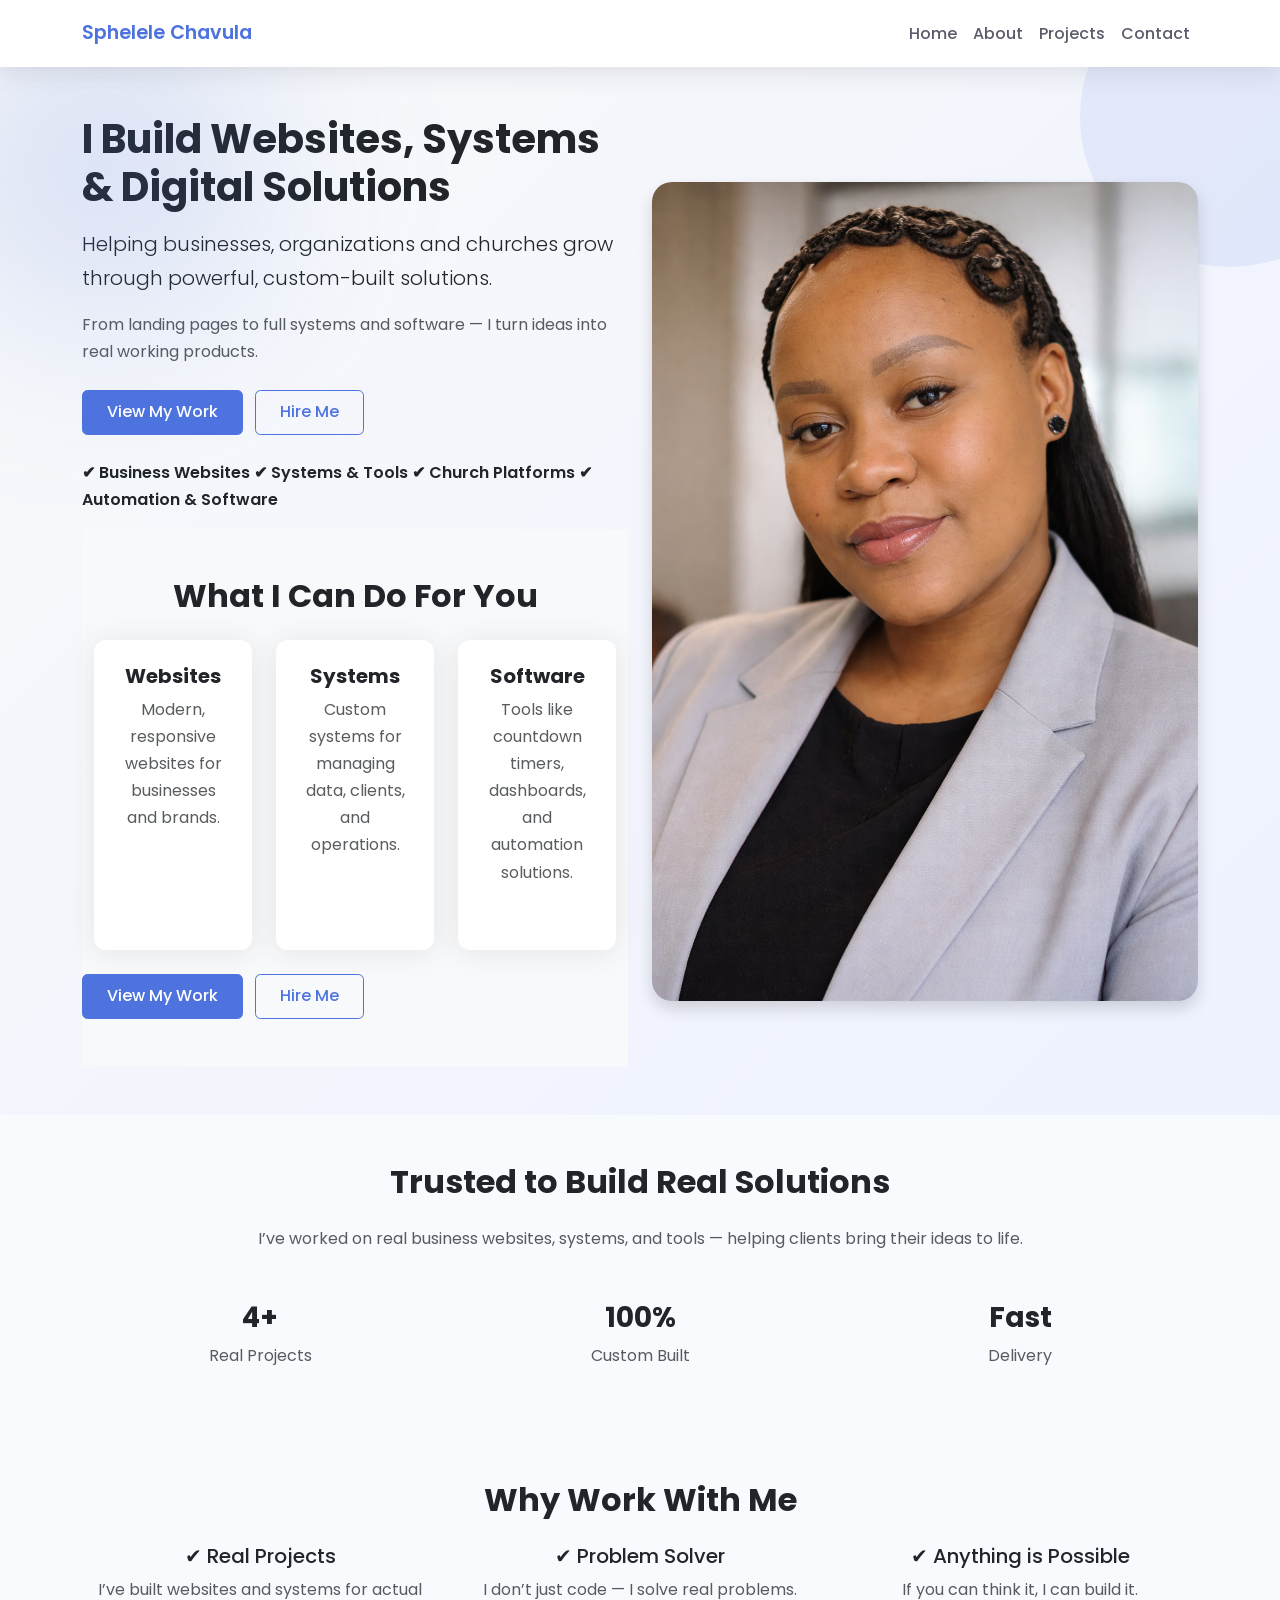
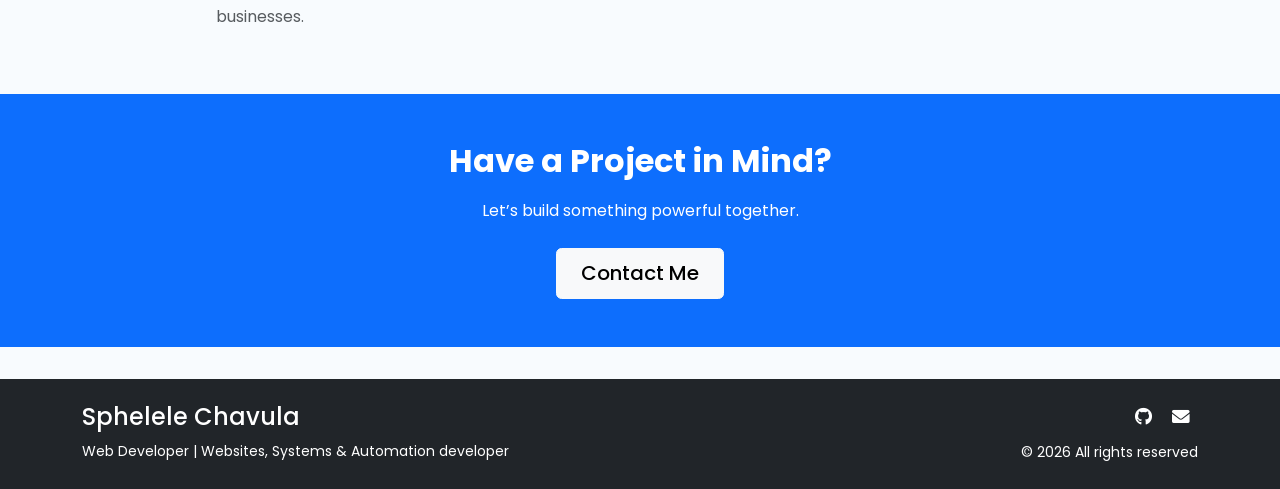
==== index.html @ 946b2055 "Update index.html" ====
<!DOCTYPE html>
<html lang="en">
<head>
    <meta charset="UTF-8">
    <meta name="viewport" content="width=device-width, initial-scale=1.0">
    <title>Sphelele Chavula | Web Developer | Websites, Systems & Automation Developer</title>
    <link href="https://cdn.jsdelivr.net/npm/bootstrap@5.3.0/dist/css/bootstrap.min.css" rel="stylesheet">
    <link href="https://fonts.googleapis.com/css2?family=Poppins:wght@400;500;600;700&display=swap" rel="stylesheet">
    <link rel="stylesheet" href="src/style.css">
    <link rel="stylesheet" href="https://cdnjs.cloudflare.com/ajax/libs/font-awesome/6.0.0/css/all.min.css">
</head>
<body>
    <!-- Navigation -->
    <nav class="navbar navbar-expand-lg navbar-light sticky-top">
        <div class="container">
            <a class="navbar-brand" href="index.html">Sphelele Chavula</a>
            <button class="navbar-toggler" type="button" data-bs-toggle="collapse" data-bs-target="#navbarNav">
                <span class="navbar-toggler-icon"></span>
            </button>
            <div class="collapse navbar-collapse" id="navbarNav">
                <ul class="navbar-nav ms-auto">
                    <li class="nav-item">
                        <a class="nav-link" href="index.html">Home</a>
                    </li>
                    <li class="nav-item">
                        <a class="nav-link" href="about.html">About</a>
                    </li>
                    <li class="nav-item">
                        <a class="nav-link" href="projects.html">Projects</a>
                    </li>
                    <li class="nav-item">
                        <a class="nav-link" href="contact.html">Contact</a>
                    </li>
                </ul>
            </div>
        </div>
    </nav>

    <!-- Hero Section -->
   <section class="hero-section py-5">
  <div class="container">
    <div class="row align-items-center">

      <!-- TEXT -->
      <div class="col-lg-6">
        <h1 class="fw-bold mb-3">
          I Build Websites, Systems & Digital Solutions
        </h1>

        <p class="lead">
          Helping businesses, organizations and churches grow through powerful, custom-built solutions.
        </p>

        <p class="text-muted">
          From landing pages to full systems and software — I turn ideas into real working products.
        </p>

        <div class="mt-4">
          <a href="projects.html" class="btn btn-primary me-2">View My Work</a>
          <a href="contact.html" class="btn btn-outline-primary">Hire Me</a>
        </div>

        <div class="mt-4">
          <p class="fw-semibold">
            ✔ Business Websites  
            ✔ Systems & Tools  
            ✔ Church Platforms  
            ✔ Automation & Software  
          </p>
        </div>
        <section class="py-5 bg-light">
  <div class="container text-center">

    <h2 class="fw-bold mb-4">What I Can Do For You</h2>

    <div class="row g-4">

      <div class="col-md-4">
        <div class="card p-4 h-100">
          <h5 class="fw-bold">Websites</h5>
          <p class="text-muted">Modern, responsive websites for businesses and brands.</p>
        </div>
      </div>

      <div class="col-md-4">
        <div class="card p-4 h-100">
          <h5 class="fw-bold">Systems</h5>
          <p class="text-muted">Custom systems for managing data, clients, and operations.</p>
        </div>
      </div>

      <div class="col-md-4">
        <div class="card p-4 h-100">
          <h5 class="fw-bold">Software</h5>
          <p class="text-muted">Tools like countdown timers, dashboards, and automation solutions.</p>
        </div>
      </div>

    </div>

  </div>
  <div class="mt-4">
          <a href="projects.html" class="btn btn-primary me-2">View My Work</a>
          <a href="contact.html" class="btn btn-outline-primary">Hire Me</a>
        </div>
</section>
      </div>

      <!-- IMAGE -->
      <div class="col-lg-6 text-center fade-in">
        
        <img src="src/images/me.png" class="hero-img shadow">
      </div>

    </div>
  </div>
</section>
<section class="py-5 text-center">
  <div class="container">

    <h2 class="fw-bold mb-4">Trusted to Build Real Solutions</h2>

    <p class="text-muted mb-5">
      I’ve worked on real business websites, systems, and tools — helping clients bring their ideas to life.
    </p>

    <div class="row">

      <div class="col-md-4">
        <h3 class="fw-bold">4+</h3>
        <p class="text-muted">Real Projects</p>
      </div>

      <div class="col-md-4">
        <h3 class="fw-bold">100%</h3>
        <p class="text-muted">Custom Built</p>
      </div>

      <div class="col-md-4">
        <h3 class="fw-bold">Fast</h3>
        <p class="text-muted">Delivery</p>
      </div>

    </div>

  </div>
</section>
    <!-- What I Can Do Section -->
    

    <!-- Why Work With Me Section -->
    <section class="py-5">
  <div class="container text-center">

    <h2 class="fw-bold mb-4">Why Work With Me</h2>

    <div class="row g-4">

      <div class="col-md-4">
        <h5>✔ Real Projects</h5>
        <p class="text-muted">I’ve built websites and systems for actual businesses.</p>
      </div>

      <div class="col-md-4">
        <h5>✔ Problem Solver</h5>
        <p class="text-muted">I don’t just code — I solve real problems.</p>
      </div>

      <div class="col-md-4">
        <h5>✔ Anything is Possible</h5>
        <p class="text-muted">If you can think it, I can build it.</p>
      </div>

    </div>

  </div>
</section>

    <!-- Call to Action -->
   <section class="py-5 bg-primary text-white text-center">
  <div class="container">

    <h2 class="fw-bold mb-3">Have a Project in Mind?</h2>
    <p class="mb-4">Let’s build something powerful together.</p>

    <a href="contact.html" class="btn btn-light btn-lg">Contact Me</a>

  </div>
</section>

    <!-- Footer -->
   <footer class="footer">
        <div class="container">
            <div class="row align-items-center">
                <div class="col-md-6 text-center text-md-start mb-3 mb-md-0">
                    <h4>Sphelele Chavula</h4>
                    <p class="small mb-0">Web Developer | Websites, Systems & Automation developer</p>
                </div>
                <div class="col-md-6 text-center text-md-end">
                    <div class="social-links">
                        <a href="https://github.com/Spheh123" target="_blank"><i class="fab fa-github"></i></a>
                        <a href="mailto:sphelelechavula@gmail.com"><i class="fas fa-envelope"></i></a>
                    </div>
                    <p class="small mt-2 mb-0">&copy; <span id="year"></span> All rights reserved</p>
                </div>
            </div>
        </div>
    </footer>

    <script src="https://cdn.jsdelivr.net/npm/bootstrap@5.3.0/dist/js/bootstrap.bundle.min.js"></script>
    <script>
        // Simple JS to show current year
        document.querySelector('#year').textContent = new Date().getFullYear();
    </script>
</body>
</html>
---- src/style.css ----
:root {
    --primary-color: #4e73df;
    --secondary-color: #2e59d9;
    --dark-color: #212529;
    --light-color: #f8f9fa;
    --accent-color: #f8f9fa;
}

body {
    font-family: 'Poppins', sans-serif;
    line-height: 1.7;
    color: var(--dark-color);
    background-color: #f8fbfe;
}

/* Navigation */
.navbar {
    box-shadow: 0 0.15rem 1.75rem 0 rgba(58, 59, 69, 0.15);
    background-color: white !important;
    padding: 0.75rem 1rem;
}

.navbar-brand {
    font-weight: 600;
    color: var(--primary-color) !important;
    font-size: 1.2rem;
}

.nav-link {
    font-weight: 500;
    padding: 0.5rem 1rem;
    color: #5a5c69 !important;
}

.nav-link:hover, .nav-link.active {
    color: var(--primary-color) !important;
}

.nav-link.active {
    font-weight: 600;
}

/* Hero Section */
.hero-section {
    background: linear-gradient(135deg, #f8f9fa 0%, #e9ecef 100%);
    min-height: 80vh;
    display: flex;
    align-items: center;
    position: relative;
    overflow: hidden;
}

.hero-section::before {
    content: '';
    position: absolute;
    width: 300px;
    height: 300px;
    border-radius: 50%;
    background-color: rgba(78, 115, 223, 0.1);
    right: -100px;
    top: -100px;
}

.hero-section::after {
    content: '';
    position: absolute;
    width: 200px;
    height: 200px;
    border-radius: 50%;
    background-color: rgba(78, 115, 223, 0.1);
    left: -50px;
    bottom: -50px;
}

.hero-content {
    position: relative;
    z-index: 1;
}

/* Cards */
.card {
    transition: all 0.3s ease;
    border: none;
    border-radius: 0.35rem;
    box-shadow: 0 0.15rem 1.75rem 0 rgba(58, 59, 69, 0.1);
    margin-bottom: 1.5rem;
    overflow: hidden;
}

.card:hover {
    transform: translateY(-10px);
    box-shadow: 0 0.5rem 1.5rem 0 rgba(58, 59, 69, 0.2);
}

.card-img-top {
    height: 180px;
    object-fit: cover;
}

/* Skills */
.skill-badge {
    font-size: 0.85rem;
    font-weight: 500;
    padding: 0.5em 0.8em;
    margin: 0.2rem;
    border-radius: 50rem;
}

/* Progress bars */
.progress {
    height: 1rem;
    border-radius: 0.35rem;
    background-color: #eaecf4;
}

.progress-bar {
    background-color: var(--primary-color);
    font-size: 0.65rem;
    font-weight: 600;
}

/* Buttons */
.btn {
    font-weight: 500;
    padding: 0.6rem 1.5rem;
    border-radius: 0.35rem;
    transition: all 0.3s;
}

.btn-primary {
    background-color: var(--primary-color);
    border-color: var(--primary-color);
}

.btn-primary:hover {
    background-color: var(--secondary-color);
    border-color: var(--secondary-color);
}

.btn-outline-primary {
    color: var(--primary-color);
    border-color: var(--primary-color);
}

.btn-outline-primary:hover {
    background-color: var(--primary-color);
    color: white;
}

/* Contact Form */
.form-control {
    padding: 0.75rem 1rem;
    border: 1px solid #d1d3e2;
    border-radius: 0.35rem;
}

.form-control:focus {
    border-color: var(--primary-color);
    box-shadow: 0 0 0 0.2rem rgba(78, 115, 223, 0.25);
}


.social-links1 a {
    color: var(--primary-color);
    background-color: white;
    font-size: 1.25rem;
    margin: 0 0.5rem;
    transition: all 0.3s;
}
.social-links1 a:hover {
    color: white;
    background-color: royalblue;
}



/* Responsive adjustments */
@media (max-width: 768px) {
    .hero-section {
        padding: 80px 0;
        min-height: auto;
        text-align: center;
    }
    
    section {
        padding: 60px 0;
    }
    
    .display-4 {
        font-size: 2.5rem;
    }
}
/* Footer */
 .footer {
            background-color: #212529;
            color: white;
            padding: 1.5rem 0;
            margin-top: 2rem;
        }
        .social-links a {
            color: white;
            margin: 0 0.5rem;
            font-size: 1.1rem;
        }
        .card {
  border-radius: 12px;
  transition: all 0.3s ease;
}

.card:hover {
  transform: translateY(-8px);
  box-shadow: 0 10px 30px rgba(0,0,0,0.15);
}

.badge {
  font-size: 0.7rem;
  padding: 6px 10px;
}
.hero-img {
  width: 100%;
  height: 100%;
  object-fit: cover;
  border-radius: 20px;
}
.hero-section {
  position: relative;
  background: linear-gradient(135deg, #f8f9fa, #eef2ff);
  overflow: hidden;
}

.hero-section::after {
  content: "";
  position: absolute;
  width: 300px;
  height: 300px;
  background: rgba(78, 115, 223, 0.2);
  border-radius: 50%;
  right: -100px;
  top: -50px;
  filter: blur(100px);
}
.fade-in {
  opacity: 0;
  transform: translateY(20px);
  animation: fadeIn 1s ease forwards;
}

@keyframes fadeIn {
  to {
    opacity: 1;
    transform: translateY(0);
  }
}
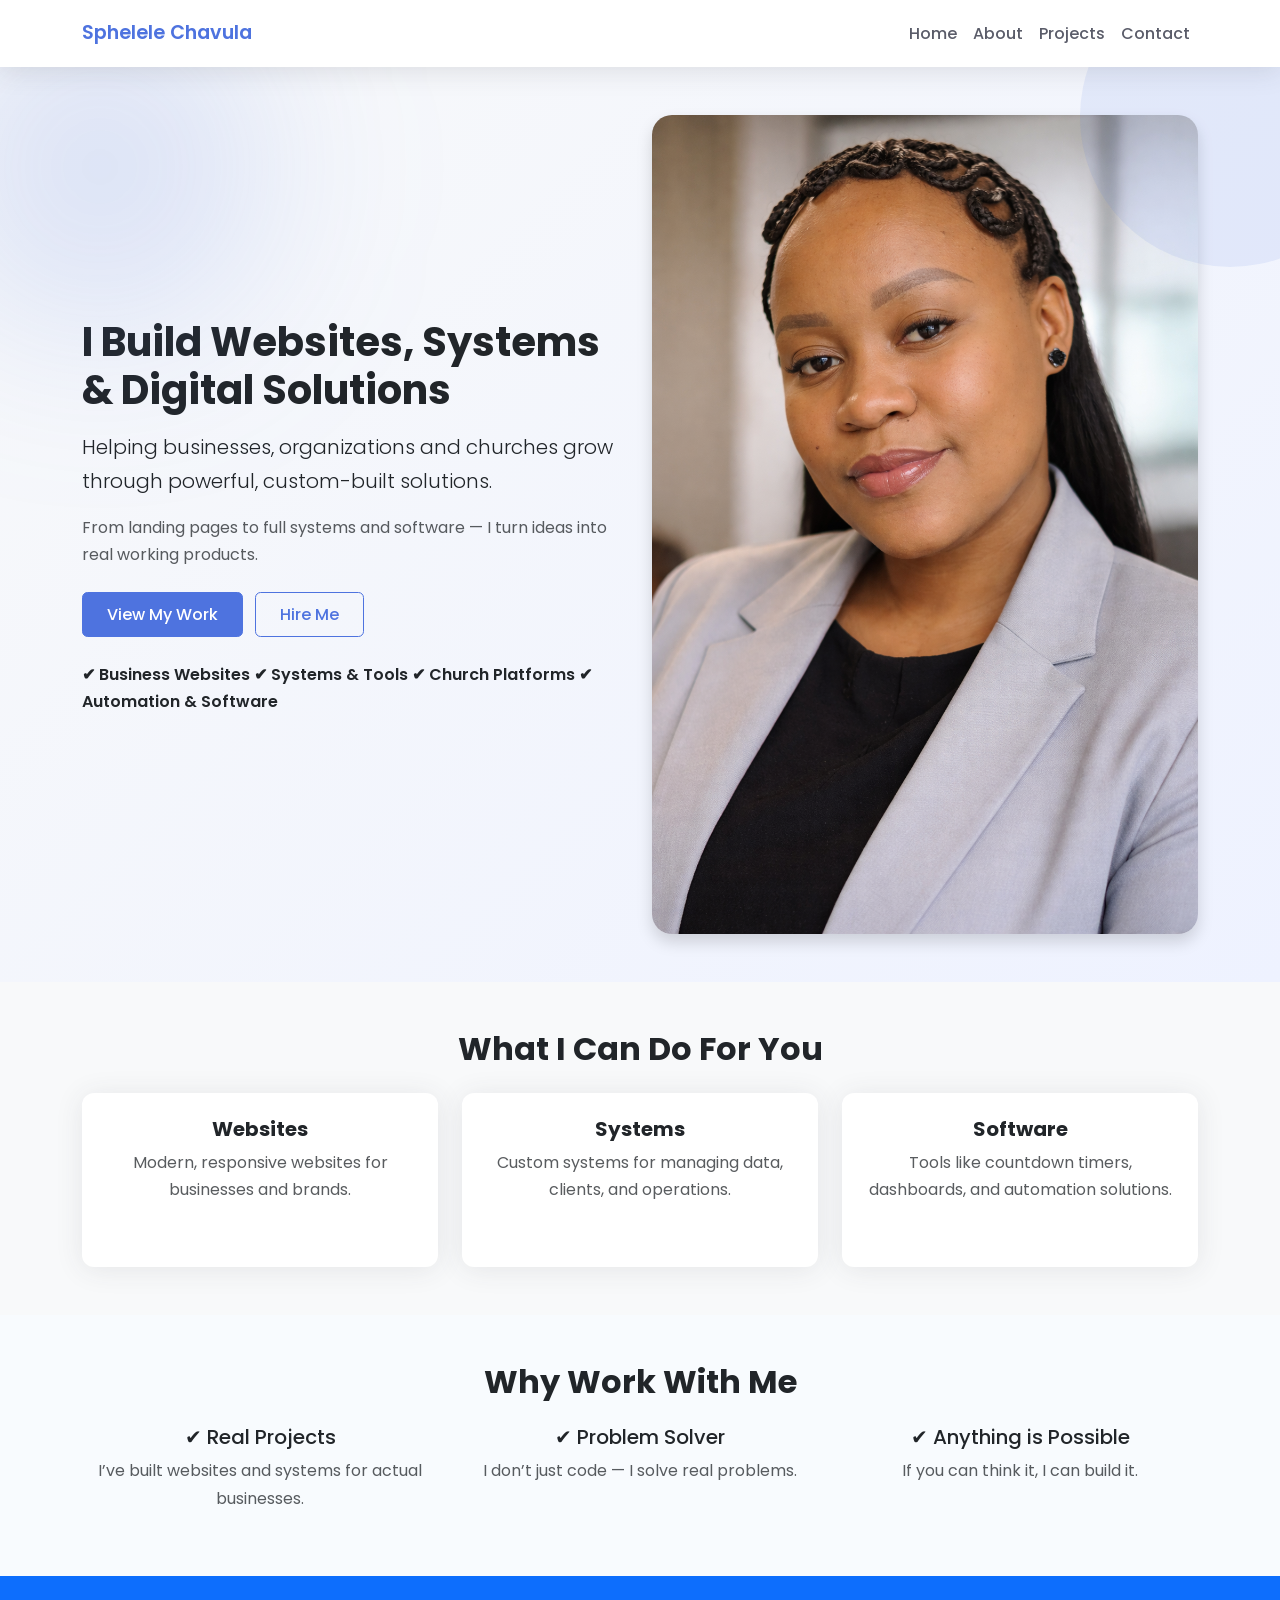
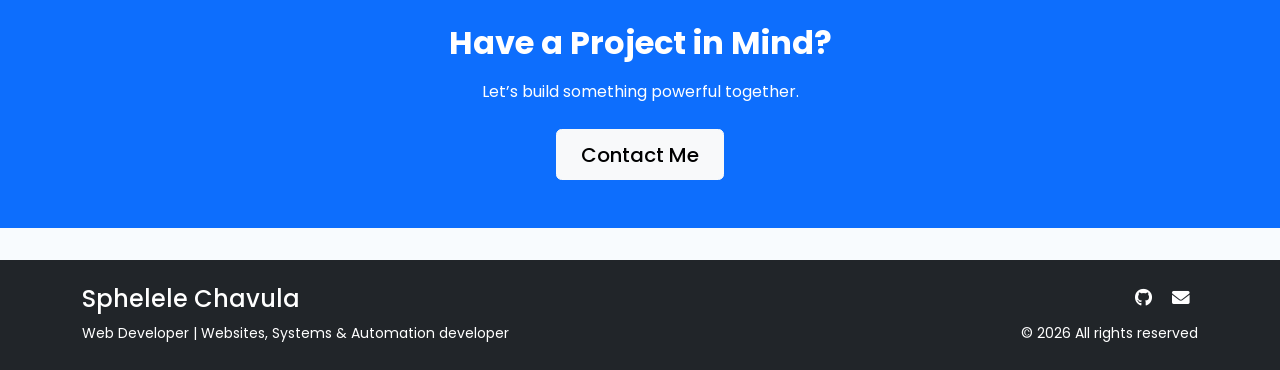
==== commit e46553a4: "Update index.html" ====
--- a/index.html
+++ b/index.html
@@ -68,7 +68,18 @@
             ✔ Automation & Software  
           </p>
         </div>
-        <section class="py-5 bg-light">
+      </div>
+
+      <!-- IMAGE -->
+      <div class="col-lg-6 text-center">
+        <img src="src/images/me.png" class="hero-img shadow">
+      </div>
+
+    </div>
+  </div>
+</section>
+    <!-- What I Can Do Section -->
+    <section class="py-5 bg-light">
   <div class="container text-center">
 
     <h2 class="fw-bold mb-4">What I Can Do For You</h2>
@@ -99,54 +110,7 @@
     </div>
 
   </div>
-  <div class="mt-4">
-          <a href="projects.html" class="btn btn-primary me-2">View My Work</a>
-          <a href="contact.html" class="btn btn-outline-primary">Hire Me</a>
-        </div>
 </section>
-      </div>
-
-      <!-- IMAGE -->
-      <div class="col-lg-6 text-center fade-in">
-        
-        <img src="src/images/me.png" class="hero-img shadow">
-      </div>
-
-    </div>
-  </div>
-</section>
-<section class="py-5 text-center">
-  <div class="container">
-
-    <h2 class="fw-bold mb-4">Trusted to Build Real Solutions</h2>
-
-    <p class="text-muted mb-5">
-      I’ve worked on real business websites, systems, and tools — helping clients bring their ideas to life.
-    </p>
-
-    <div class="row">
-
-      <div class="col-md-4">
-        <h3 class="fw-bold">4+</h3>
-        <p class="text-muted">Real Projects</p>
-      </div>
-
-      <div class="col-md-4">
-        <h3 class="fw-bold">100%</h3>
-        <p class="text-muted">Custom Built</p>
-      </div>
-
-      <div class="col-md-4">
-        <h3 class="fw-bold">Fast</h3>
-        <p class="text-muted">Delivery</p>
-      </div>
-
-    </div>
-
-  </div>
-</section>
-    <!-- What I Can Do Section -->
-    
 
     <!-- Why Work With Me Section -->
     <section class="py-5">
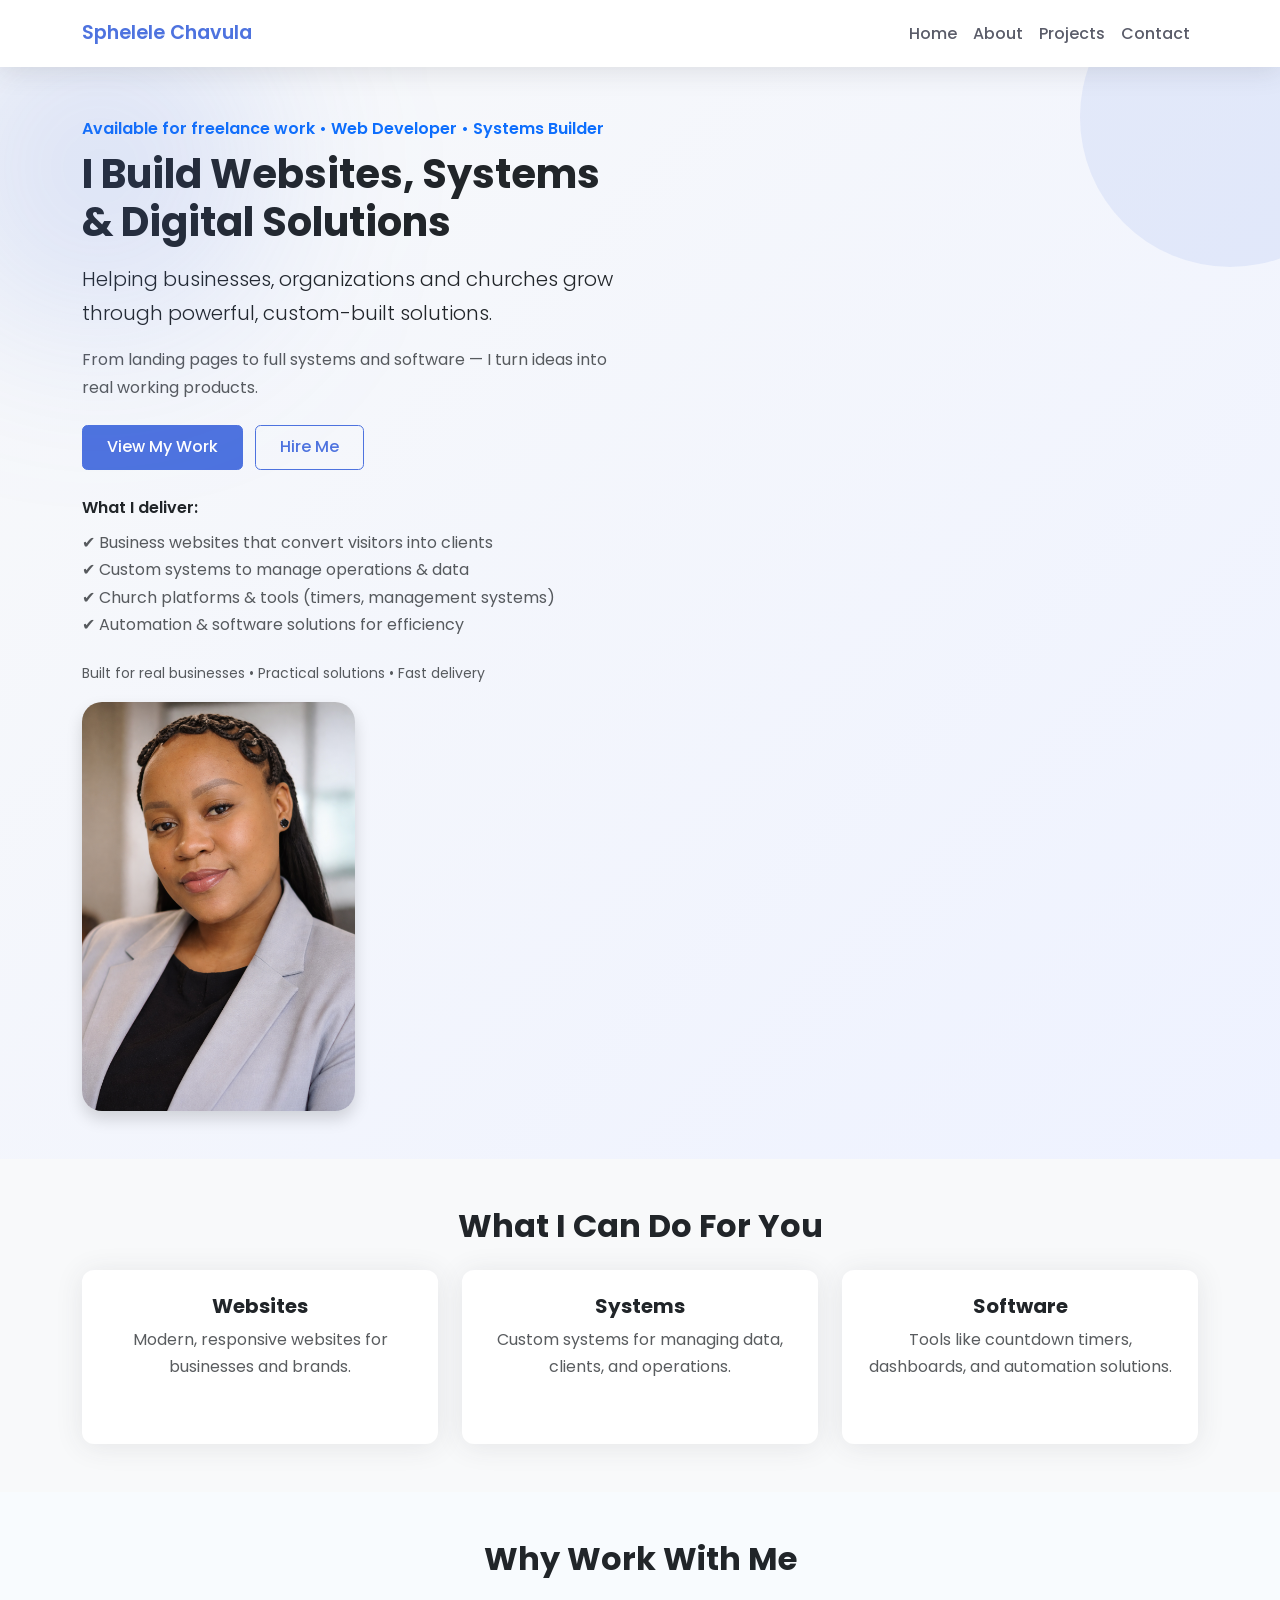
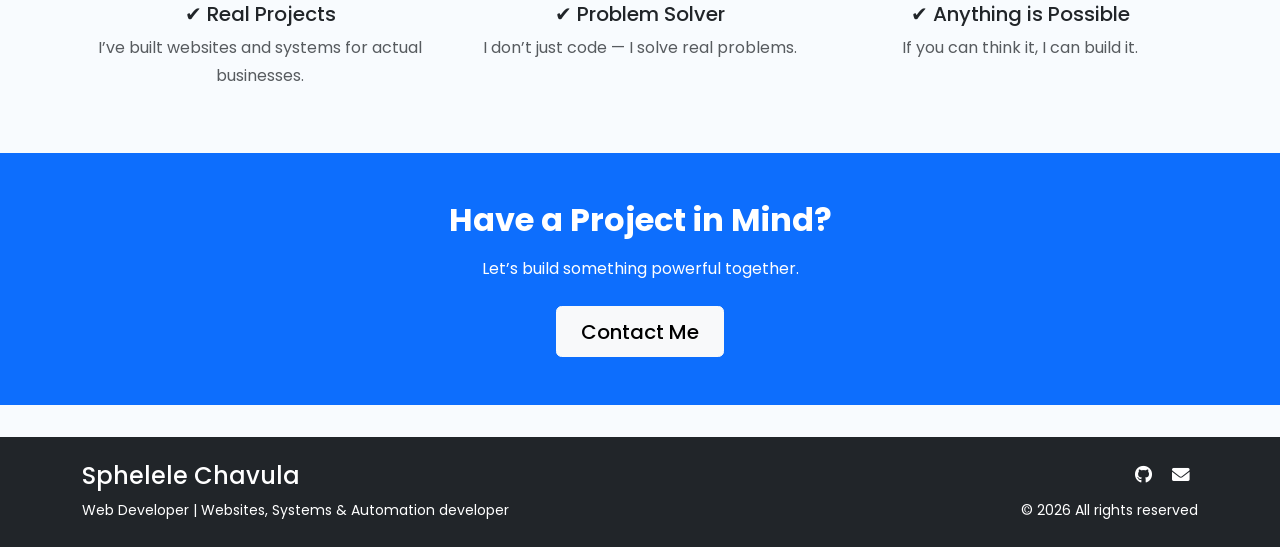
==== commit 076f534f: "Updated index.html" ====
--- a/index.html
+++ b/index.html
@@ -43,6 +43,9 @@
 
       <!-- TEXT -->
       <div class="col-lg-6">
+        <p class="text-primary fw-semibold mb-2">
+  Available for freelance work • Web Developer • Systems Builder
+</p>
         <h1 class="fw-bold mb-3">
           I Build Websites, Systems & Digital Solutions
         </h1>
@@ -61,14 +64,20 @@
         </div>
 
         <div class="mt-4">
-          <p class="fw-semibold">
-            ✔ Business Websites  
-            ✔ Systems & Tools  
-            ✔ Church Platforms  
-            ✔ Automation & Software  
-          </p>
-        </div>
-      </div>
+  <p class="fw-semibold mb-2">What I deliver:</p>
+
+  <ul class="list-unstyled text-muted">
+    <li>✔ Business websites that convert visitors into clients</li>
+    <li>✔ Custom systems to manage operations & data</li>
+    <li>✔ Church platforms & tools (timers, management systems)</li>
+    <li>✔ Automation & software solutions for efficiency</li>
+  </ul>
+</div>
+<div class="mt-4">
+  <p class="small text-muted">
+    Built for real businesses • Practical solutions • Fast delivery
+  </p>
+</div>
 
       <!-- IMAGE -->
       <div class="col-lg-6 text-center">
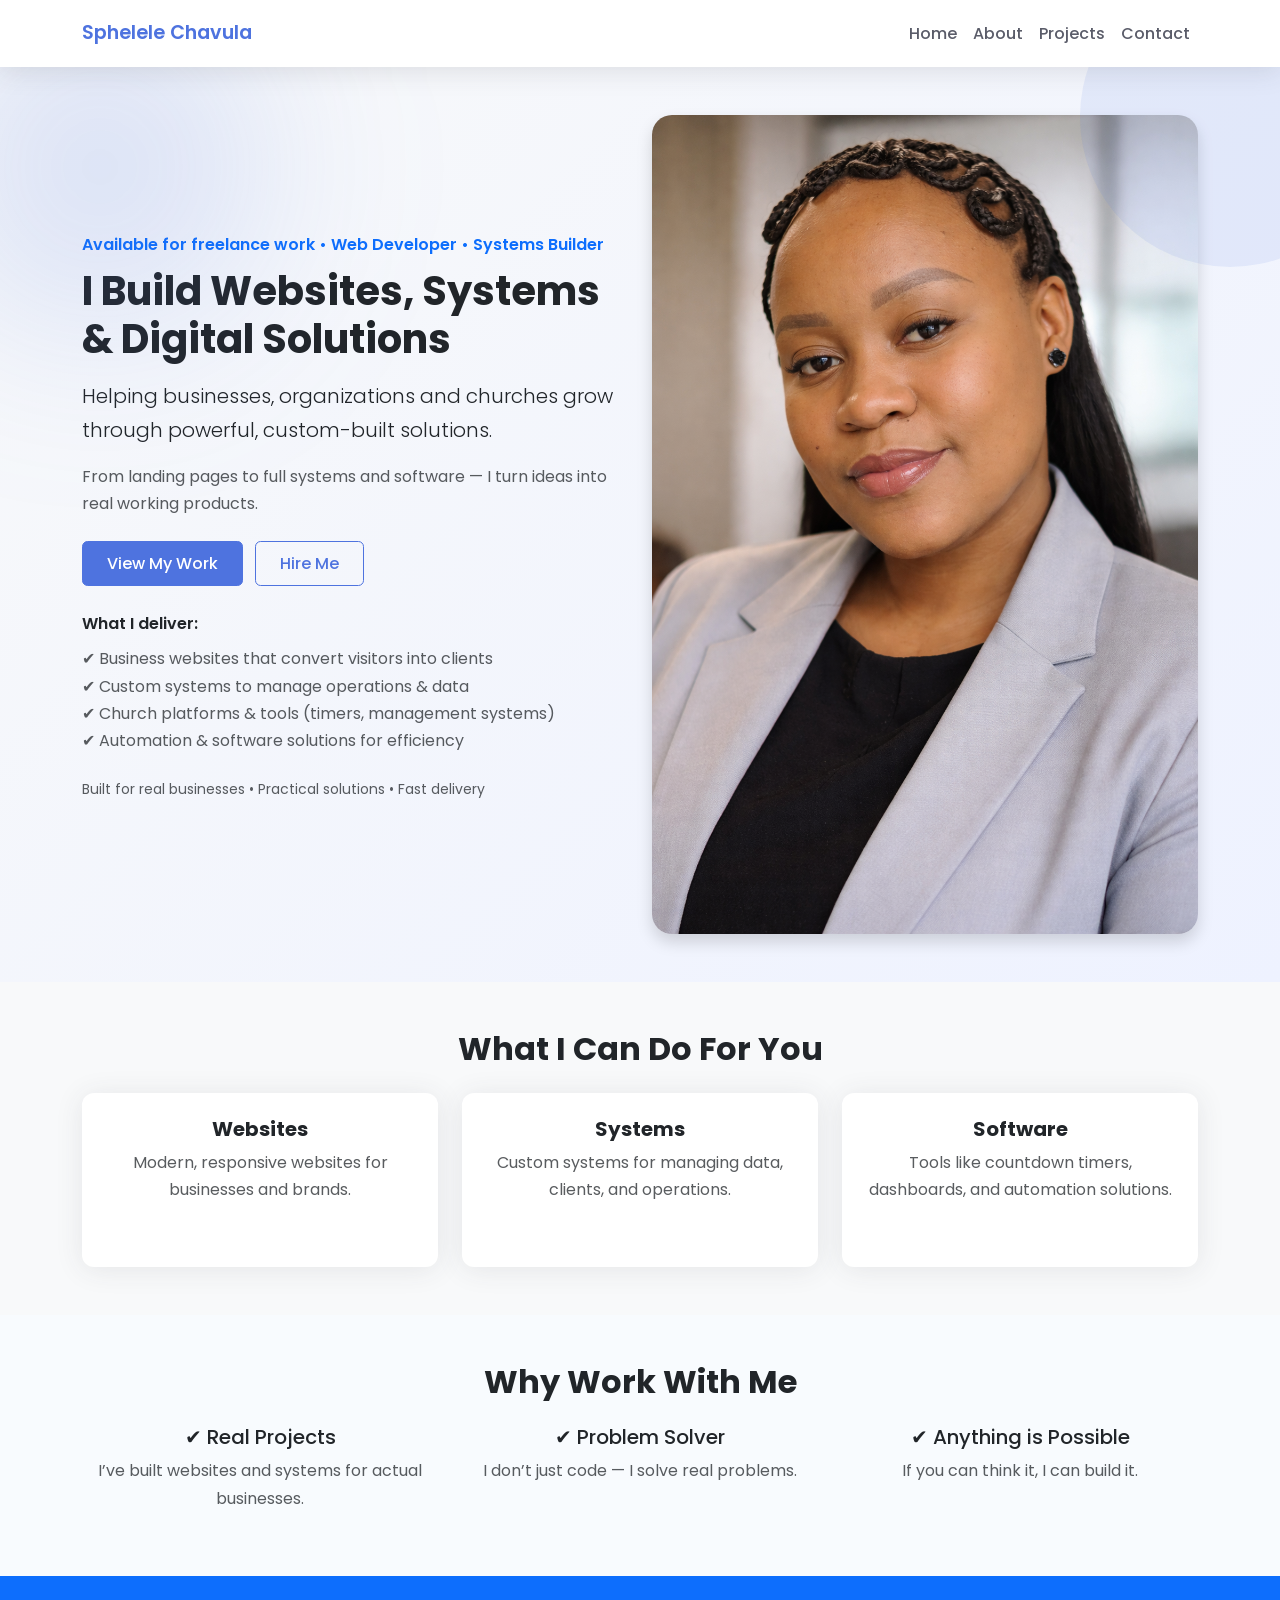
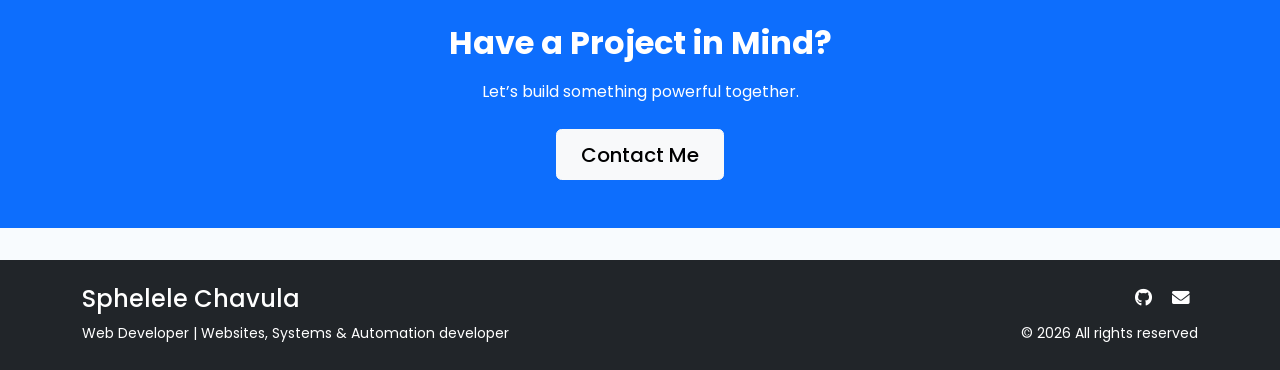
==== commit 6dabd46f: "Update hero section" ====
--- a/index.html
+++ b/index.html
@@ -41,11 +41,13 @@
   <div class="container">
     <div class="row align-items-center">
 
-      <!-- TEXT -->
+      <!-- LEFT SIDE -->
       <div class="col-lg-6">
+
         <p class="text-primary fw-semibold mb-2">
-  Available for freelance work • Web Developer • Systems Builder
-</p>
+          Available for freelance work • Web Developer • Systems Builder
+        </p>
+
         <h1 class="fw-bold mb-3">
           I Build Websites, Systems & Digital Solutions
         </h1>
@@ -64,22 +66,25 @@
         </div>
 
         <div class="mt-4">
-  <p class="fw-semibold mb-2">What I deliver:</p>
+          <p class="fw-semibold mb-2">What I deliver:</p>
 
-  <ul class="list-unstyled text-muted">
-    <li>✔ Business websites that convert visitors into clients</li>
-    <li>✔ Custom systems to manage operations & data</li>
-    <li>✔ Church platforms & tools (timers, management systems)</li>
-    <li>✔ Automation & software solutions for efficiency</li>
-  </ul>
-</div>
-<div class="mt-4">
-  <p class="small text-muted">
-    Built for real businesses • Practical solutions • Fast delivery
-  </p>
-</div>
+          <ul class="list-unstyled text-muted">
+            <li>✔ Business websites that convert visitors into clients</li>
+            <li>✔ Custom systems to manage operations & data</li>
+            <li>✔ Church platforms & tools (timers, management systems)</li>
+            <li>✔ Automation & software solutions for efficiency</li>
+          </ul>
+        </div>
 
-      <!-- IMAGE -->
+        <div class="mt-4">
+          <p class="small text-muted">
+            Built for real businesses • Practical solutions • Fast delivery
+          </p>
+        </div>
+
+      </div>
+
+      <!-- RIGHT SIDE (IMAGE) -->
       <div class="col-lg-6 text-center">
         <img src="src/images/me.png" class="hero-img shadow">
       </div>
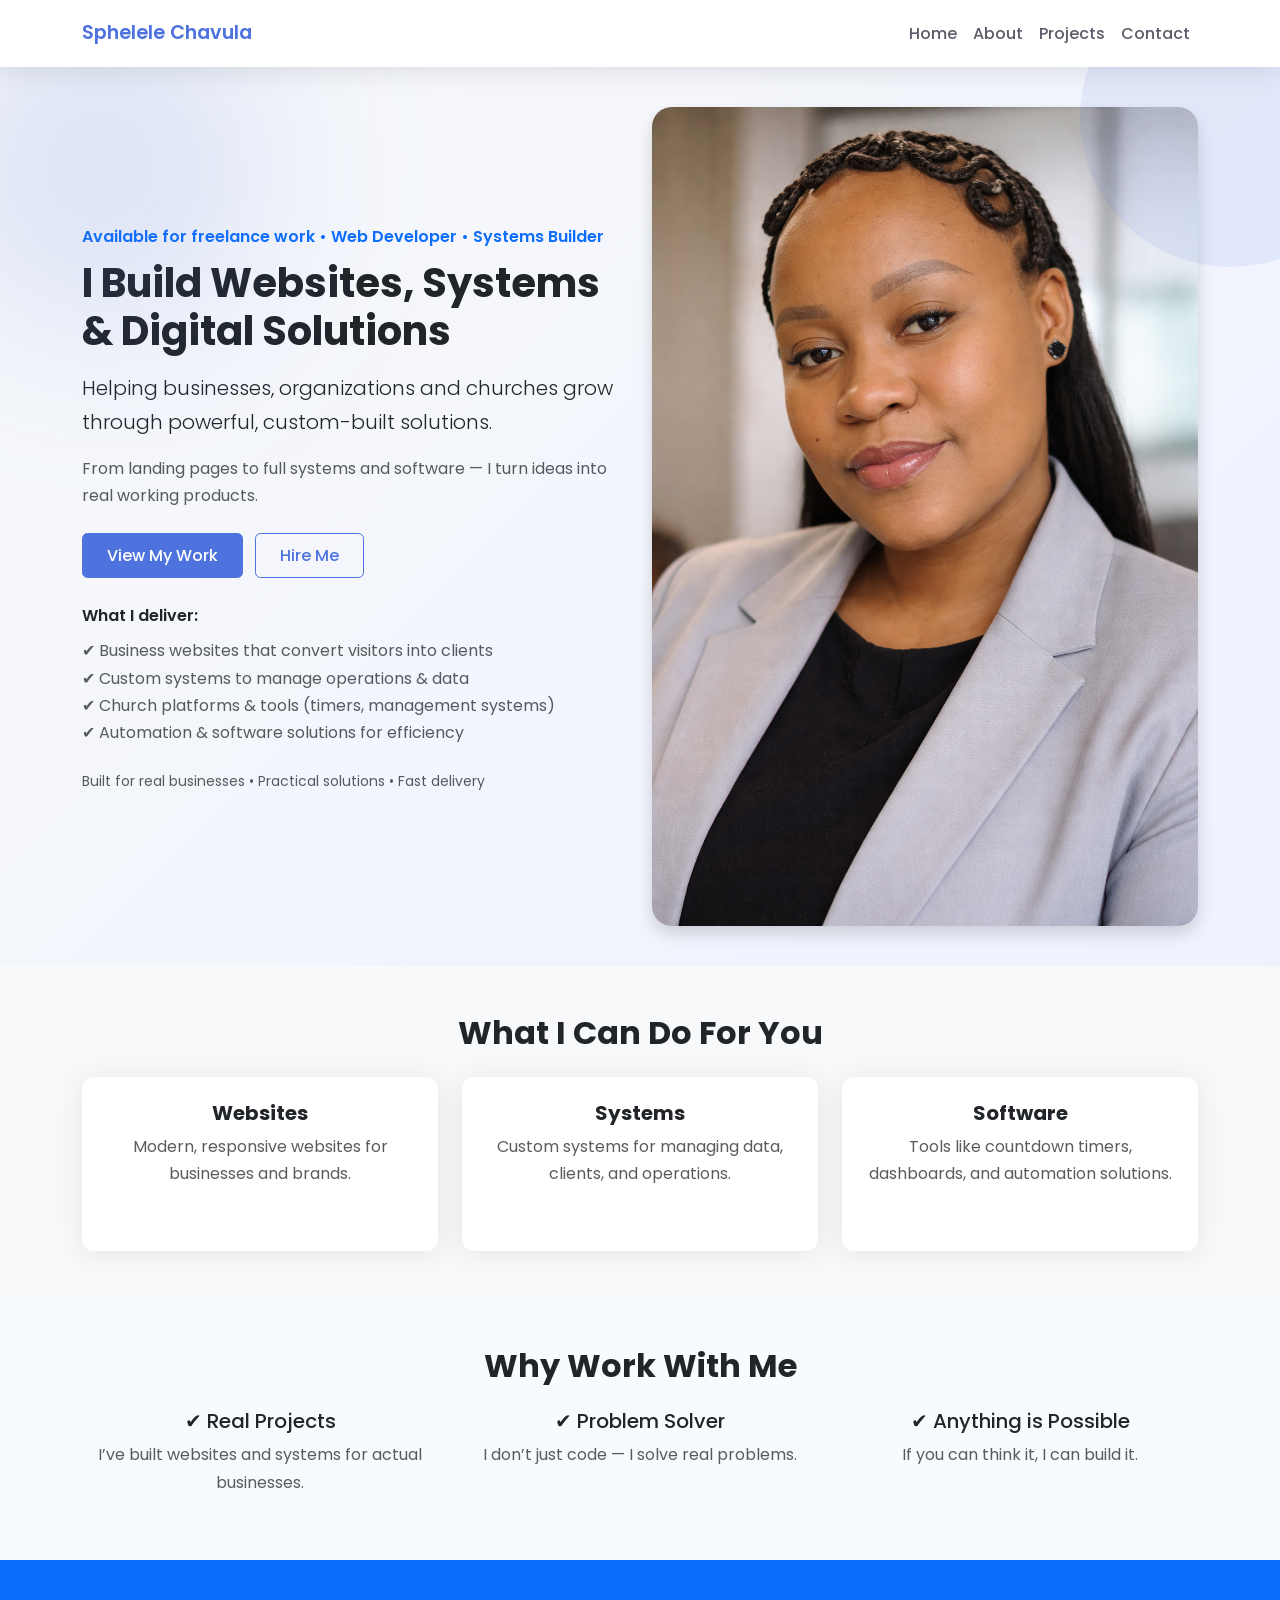
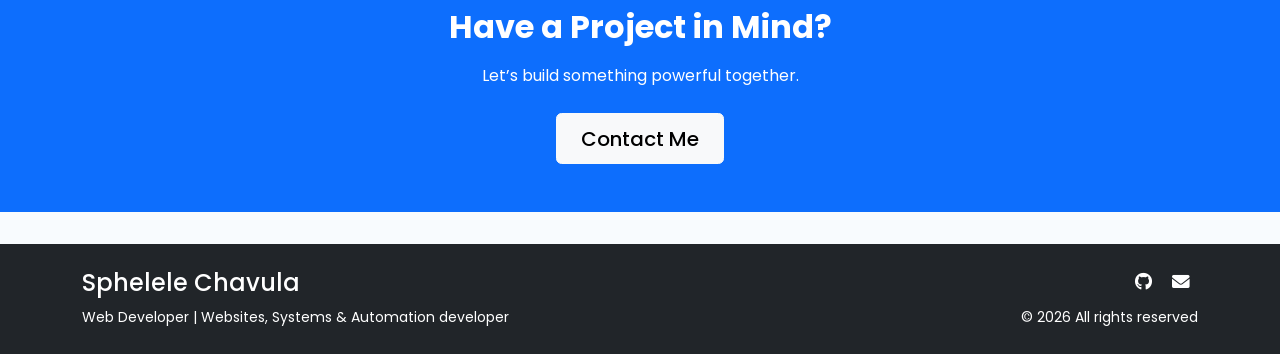
==== commit a5efa883: "Update hero section" ====
--- a/index.html
+++ b/index.html
@@ -37,7 +37,7 @@
     </nav>
 
     <!-- Hero Section -->
-   <section class="hero-section py-5">
+   <section class="hero-section">
   <div class="container">
     <div class="row align-items-center">
 
--- a/src/style.css
+++ b/src/style.css
@@ -226,6 +226,7 @@
   position: relative;
   background: linear-gradient(135deg, #f8f9fa, #eef2ff);
   overflow: hidden;
+  padding: 40px 0;
 }
 
 .hero-section::after {
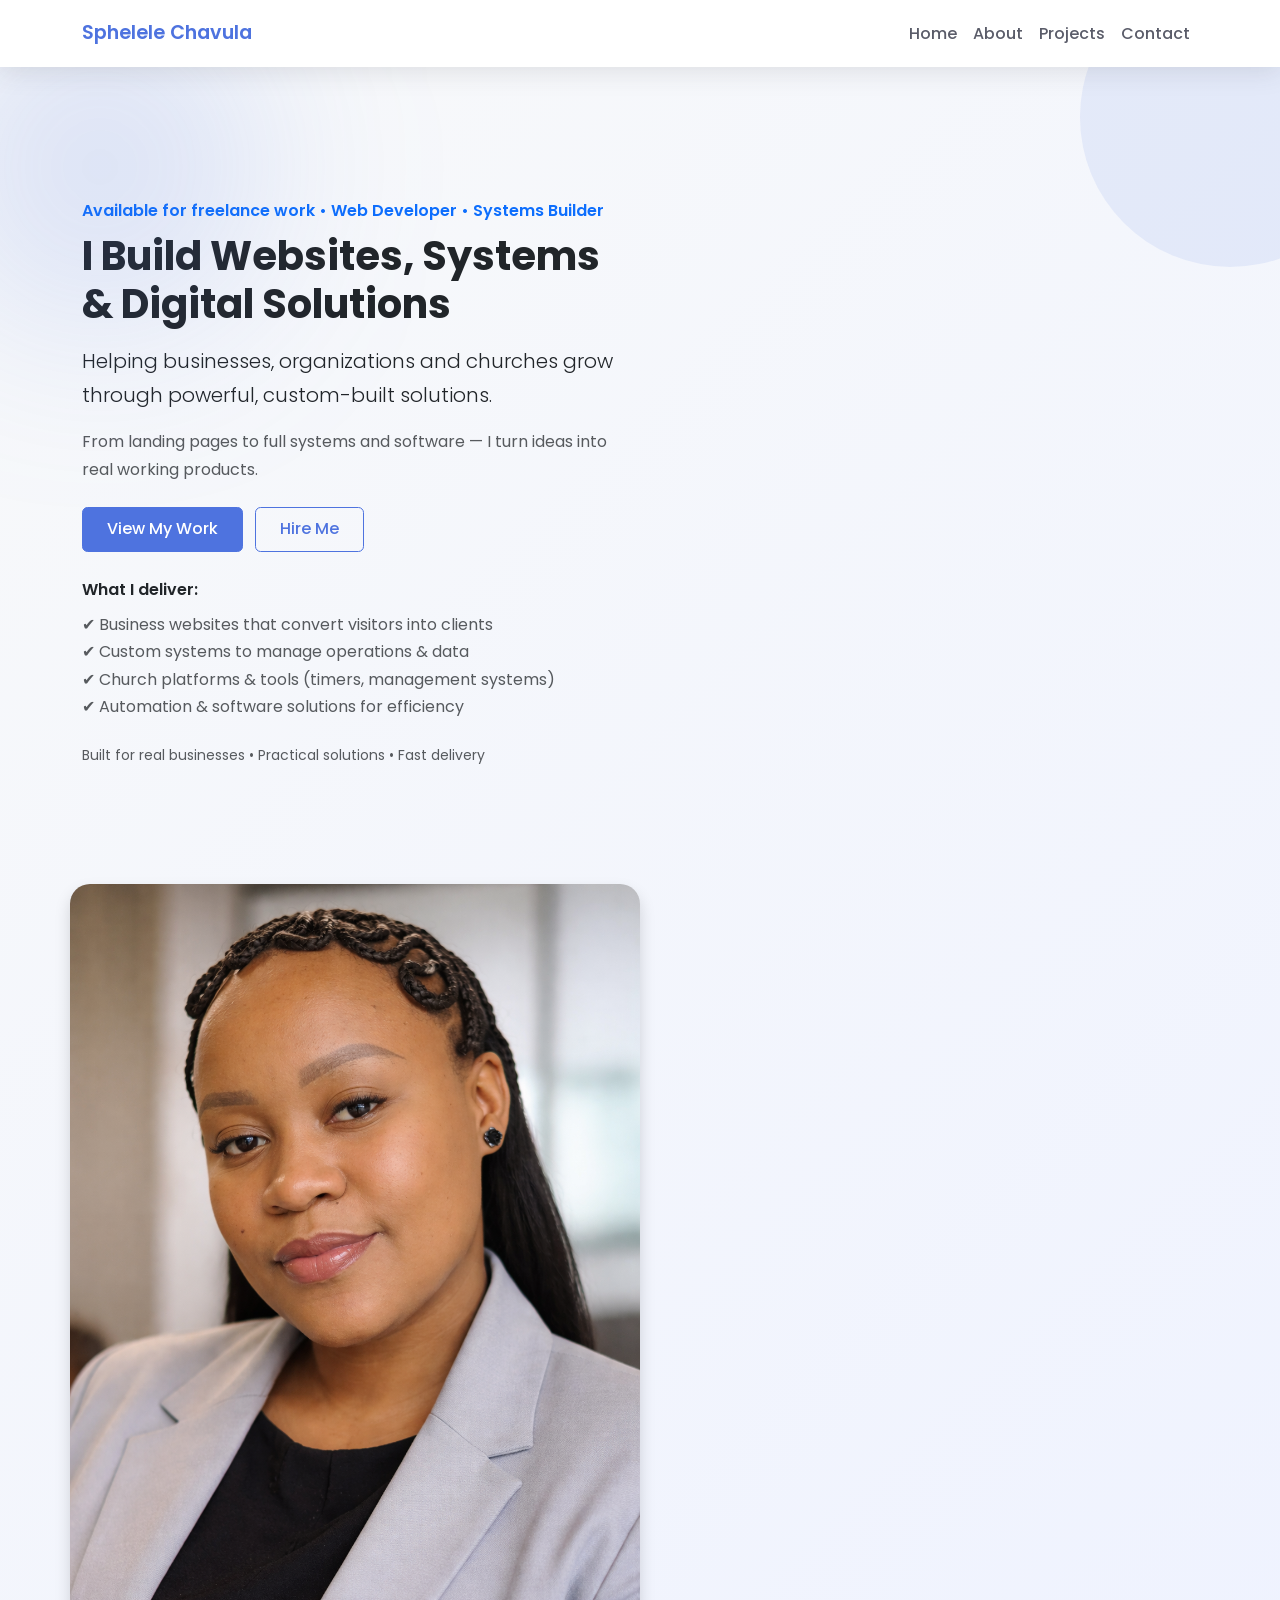
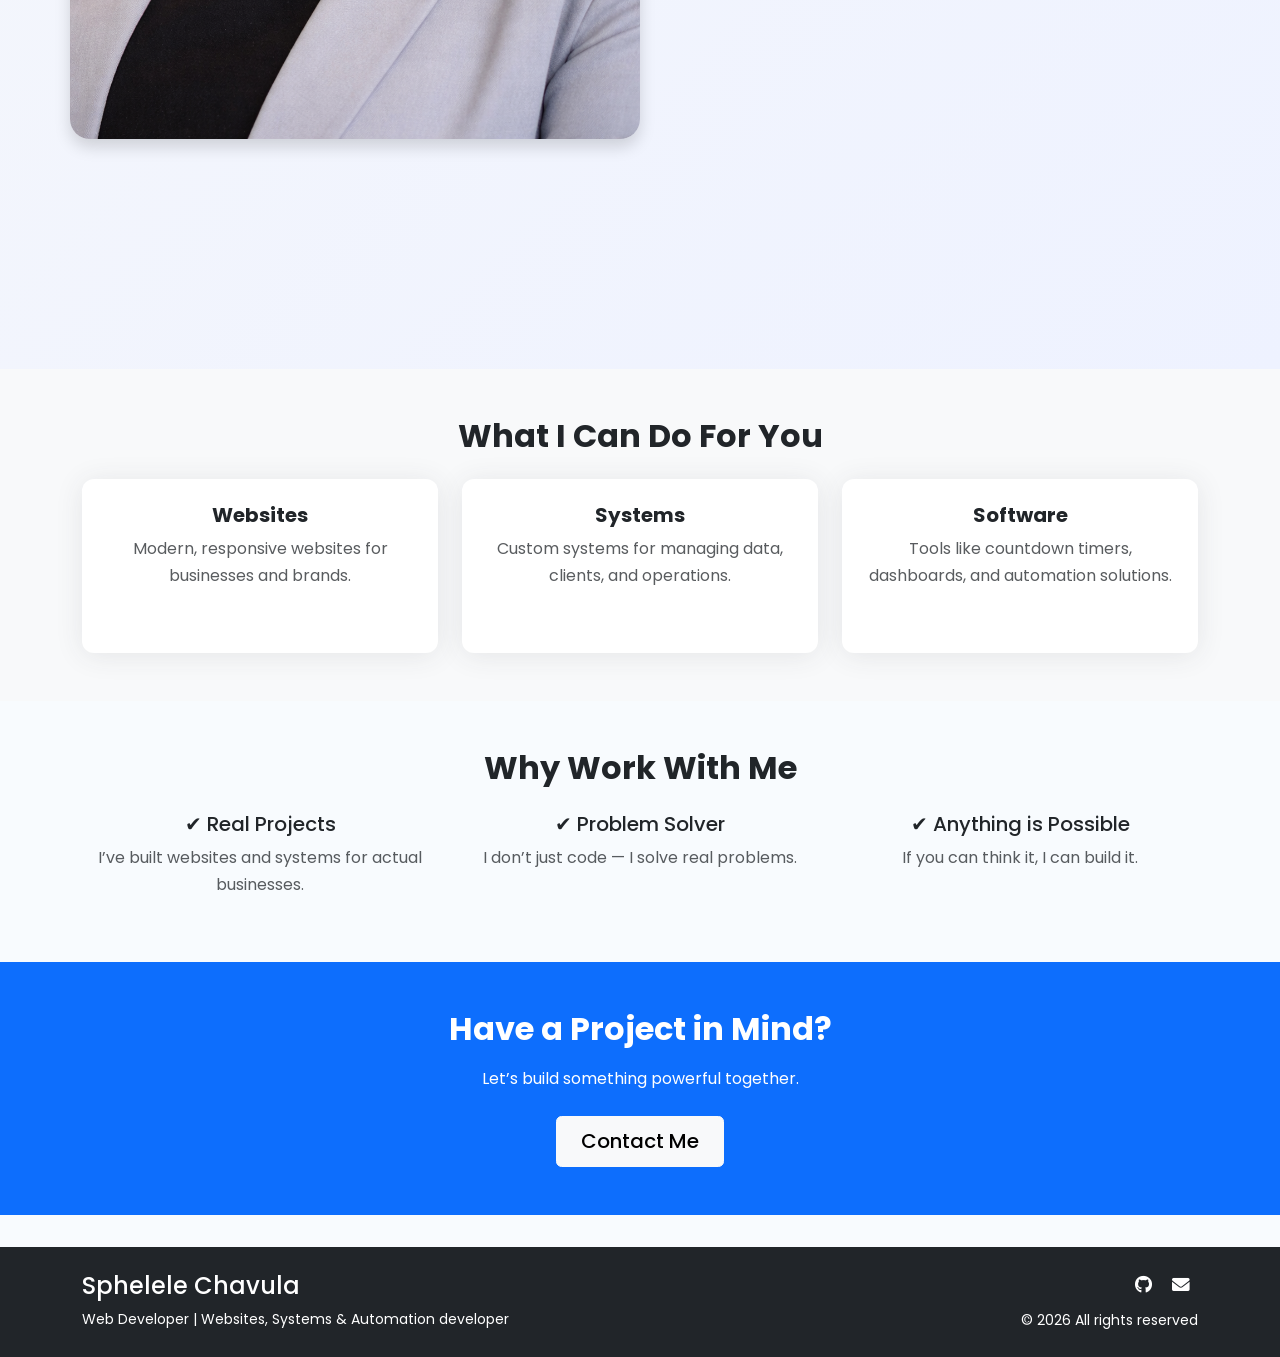
==== commit c691dc35: "Update hero section" ====
--- a/index.html
+++ b/index.html
@@ -85,12 +85,14 @@
       </div>
 
       <!-- RIGHT SIDE (IMAGE) -->
+    <div class="myimage">
       <div class="col-lg-6 text-center">
         <img src="src/images/me.png" class="hero-img shadow">
       </div>
 
     </div>
   </div>
+</div>
 </section>
     <!-- What I Can Do Section -->
     <section class="py-5 bg-light">
--- a/src/style.css
+++ b/src/style.css
@@ -226,7 +226,7 @@
   position: relative;
   background: linear-gradient(135deg, #f8f9fa, #eef2ff);
   overflow: hidden;
-  padding: 40px 0;
+  padding: 130px 0;
 }
 
 .hero-section::after {
@@ -240,6 +240,9 @@
   top: -50px;
   filter: blur(100px);
 }
+.myimage {
+  padding: 100px 0;
+}
 .fade-in {
   opacity: 0;
   transform: translateY(20px);
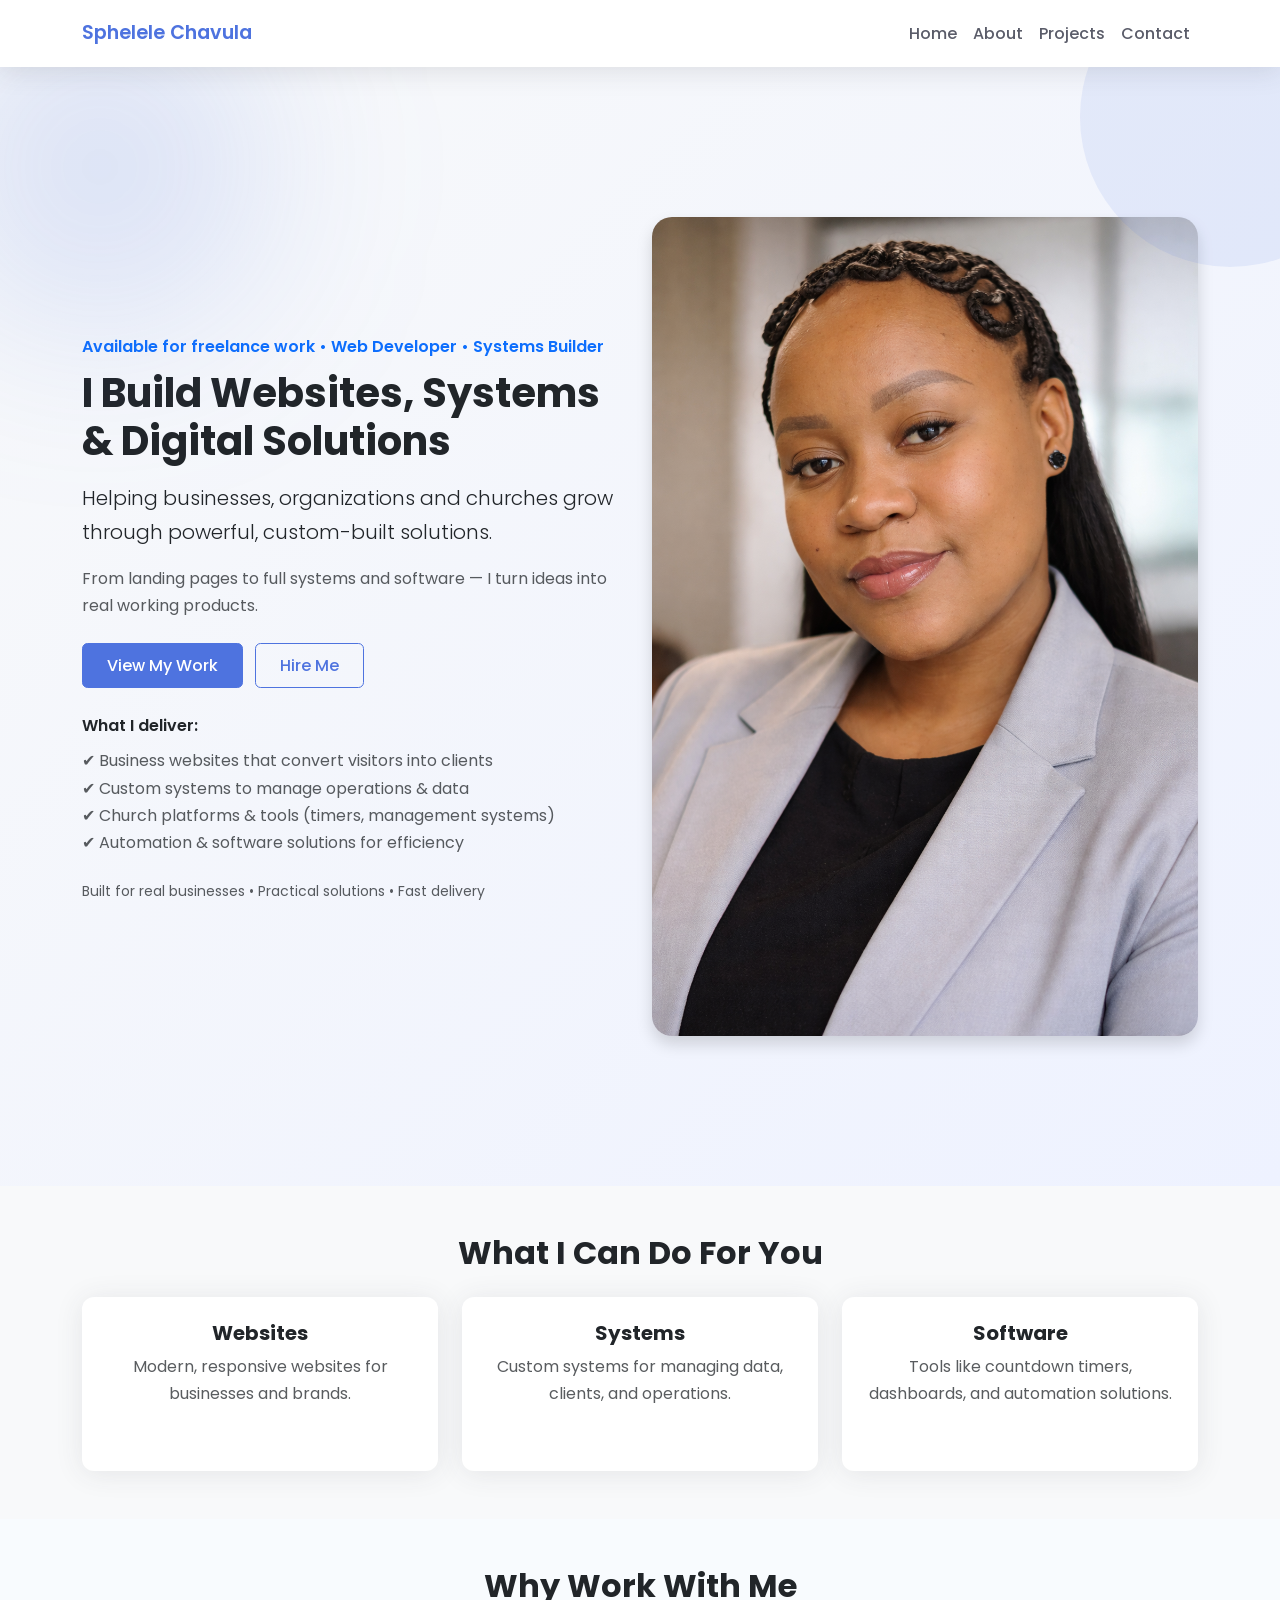
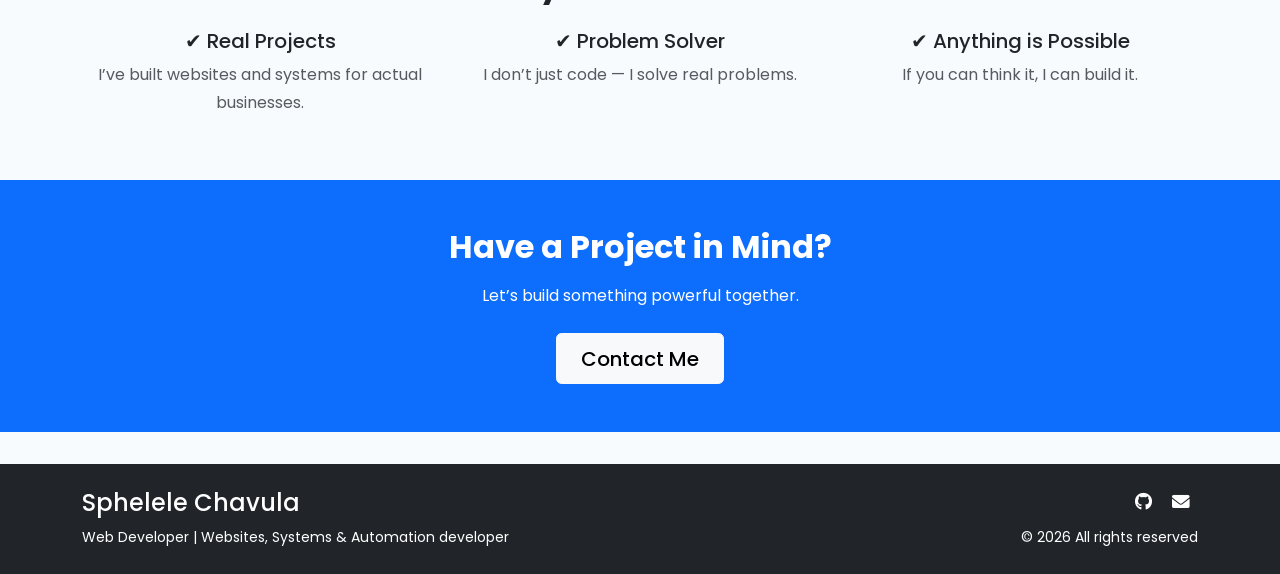
==== commit cf0eac78: "Update hero section" ====
--- a/index.html
+++ b/index.html
@@ -85,14 +85,13 @@
       </div>
 
       <!-- RIGHT SIDE (IMAGE) -->
-    <div class="myimage">
+      
       <div class="col-lg-6 text-center">
         <img src="src/images/me.png" class="hero-img shadow">
       </div>
 
     </div>
   </div>
-</div>
 </section>
     <!-- What I Can Do Section -->
     <section class="py-5 bg-light">
--- a/src/style.css
+++ b/src/style.css
@@ -226,7 +226,7 @@
   position: relative;
   background: linear-gradient(135deg, #f8f9fa, #eef2ff);
   overflow: hidden;
-  padding: 130px 0;
+  padding: 150px 0;
 }
 
 .hero-section::after {
@@ -240,9 +240,6 @@
   top: -50px;
   filter: blur(100px);
 }
-.myimage {
-  padding: 100px 0;
-}
 .fade-in {
   opacity: 0;
   transform: translateY(20px);
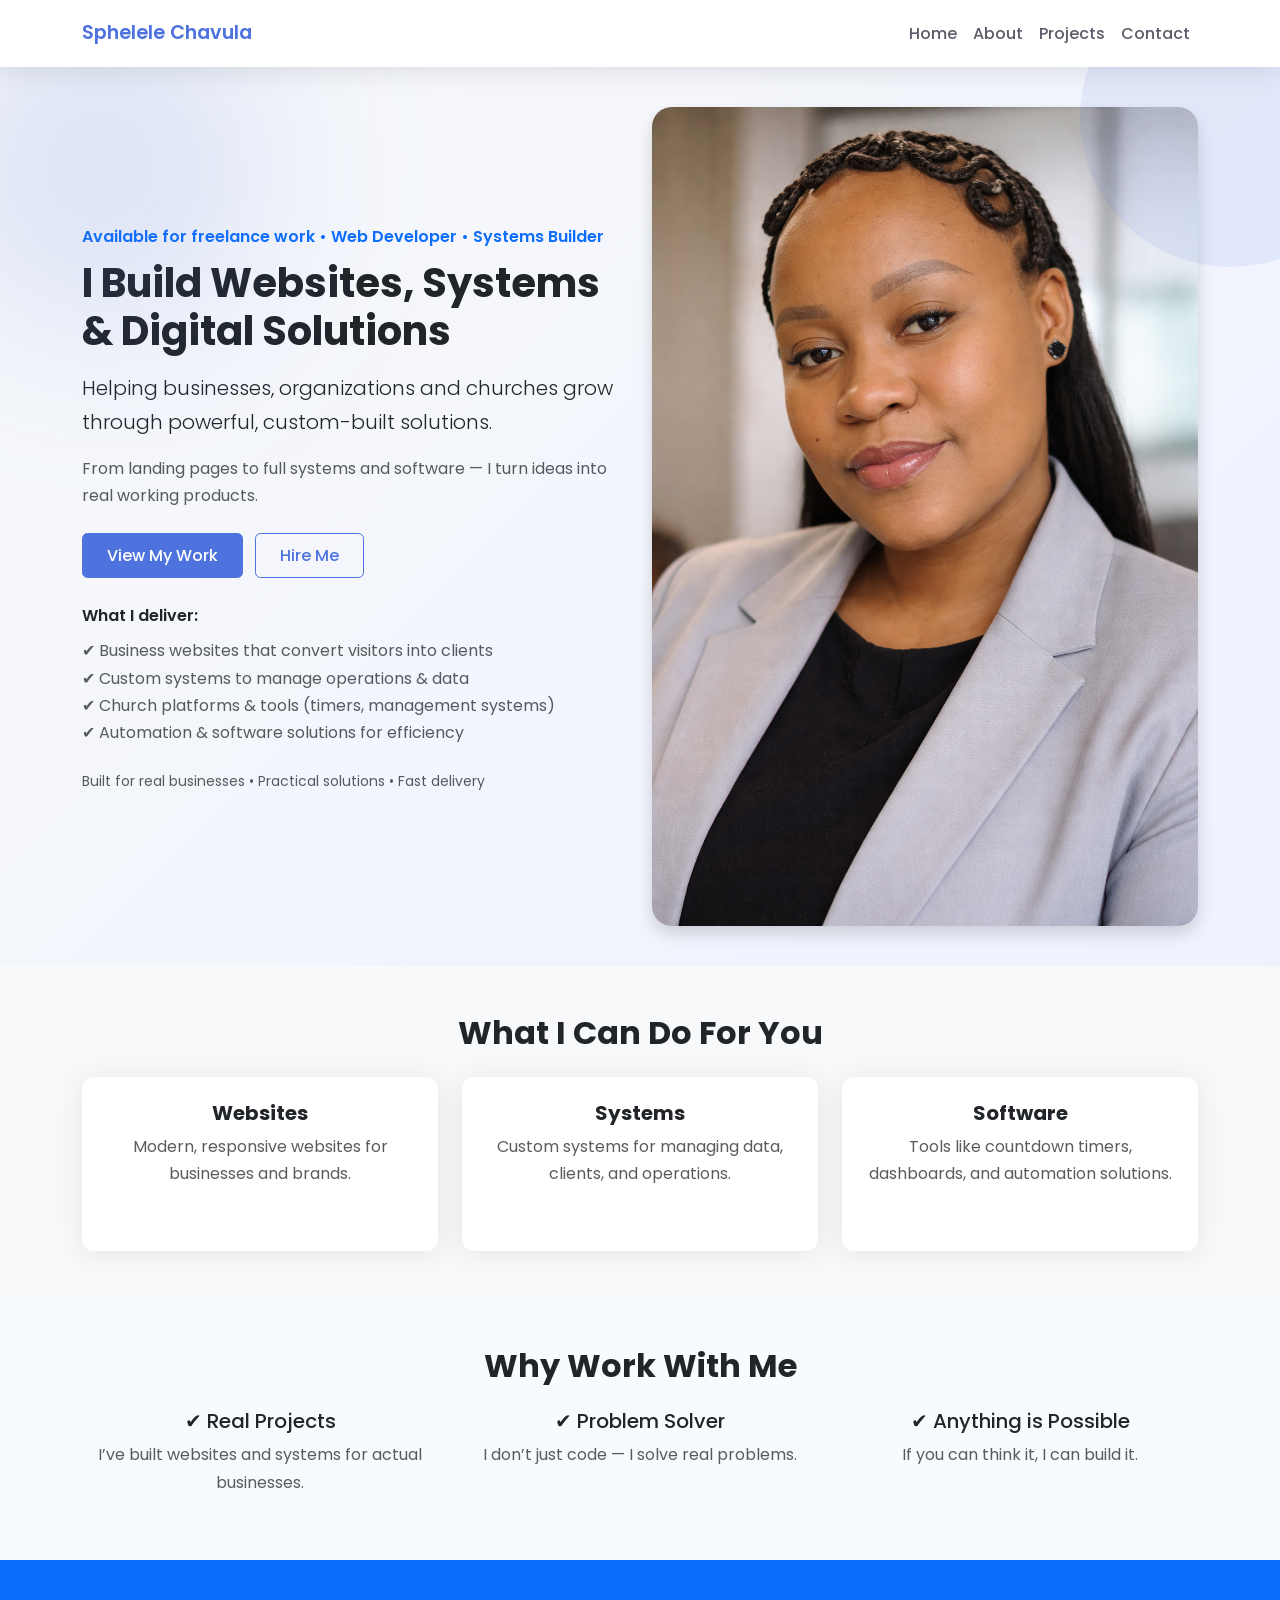
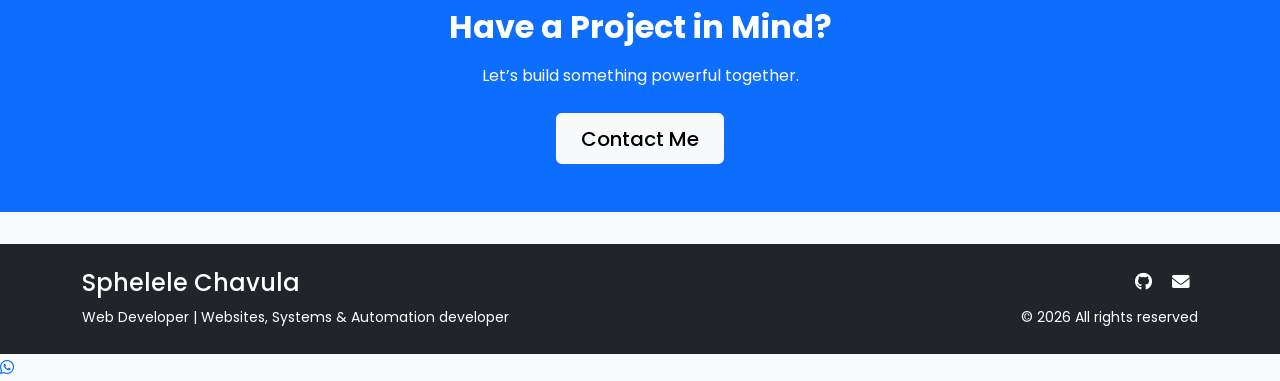
==== commit a8f5f687: "Added WhatsApp button on all pages" ====
--- a/index.html
+++ b/index.html
@@ -191,5 +191,8 @@
         // Simple JS to show current year
         document.querySelector('#year').textContent = new Date().getFullYear();
     </script>
+    <a href="https://wa.me/27763252164" target="_blank" class="whatsapp-btn">
+  <i class="fab fa-whatsapp"></i>
+</a>
 </body>
 </html>
--- a/src/style.css
+++ b/src/style.css
@@ -226,7 +226,7 @@
   position: relative;
   background: linear-gradient(135deg, #f8f9fa, #eef2ff);
   overflow: hidden;
-  padding: 150px 0;
+  padding: 40px 0;
 }
 
 .hero-section::after {
